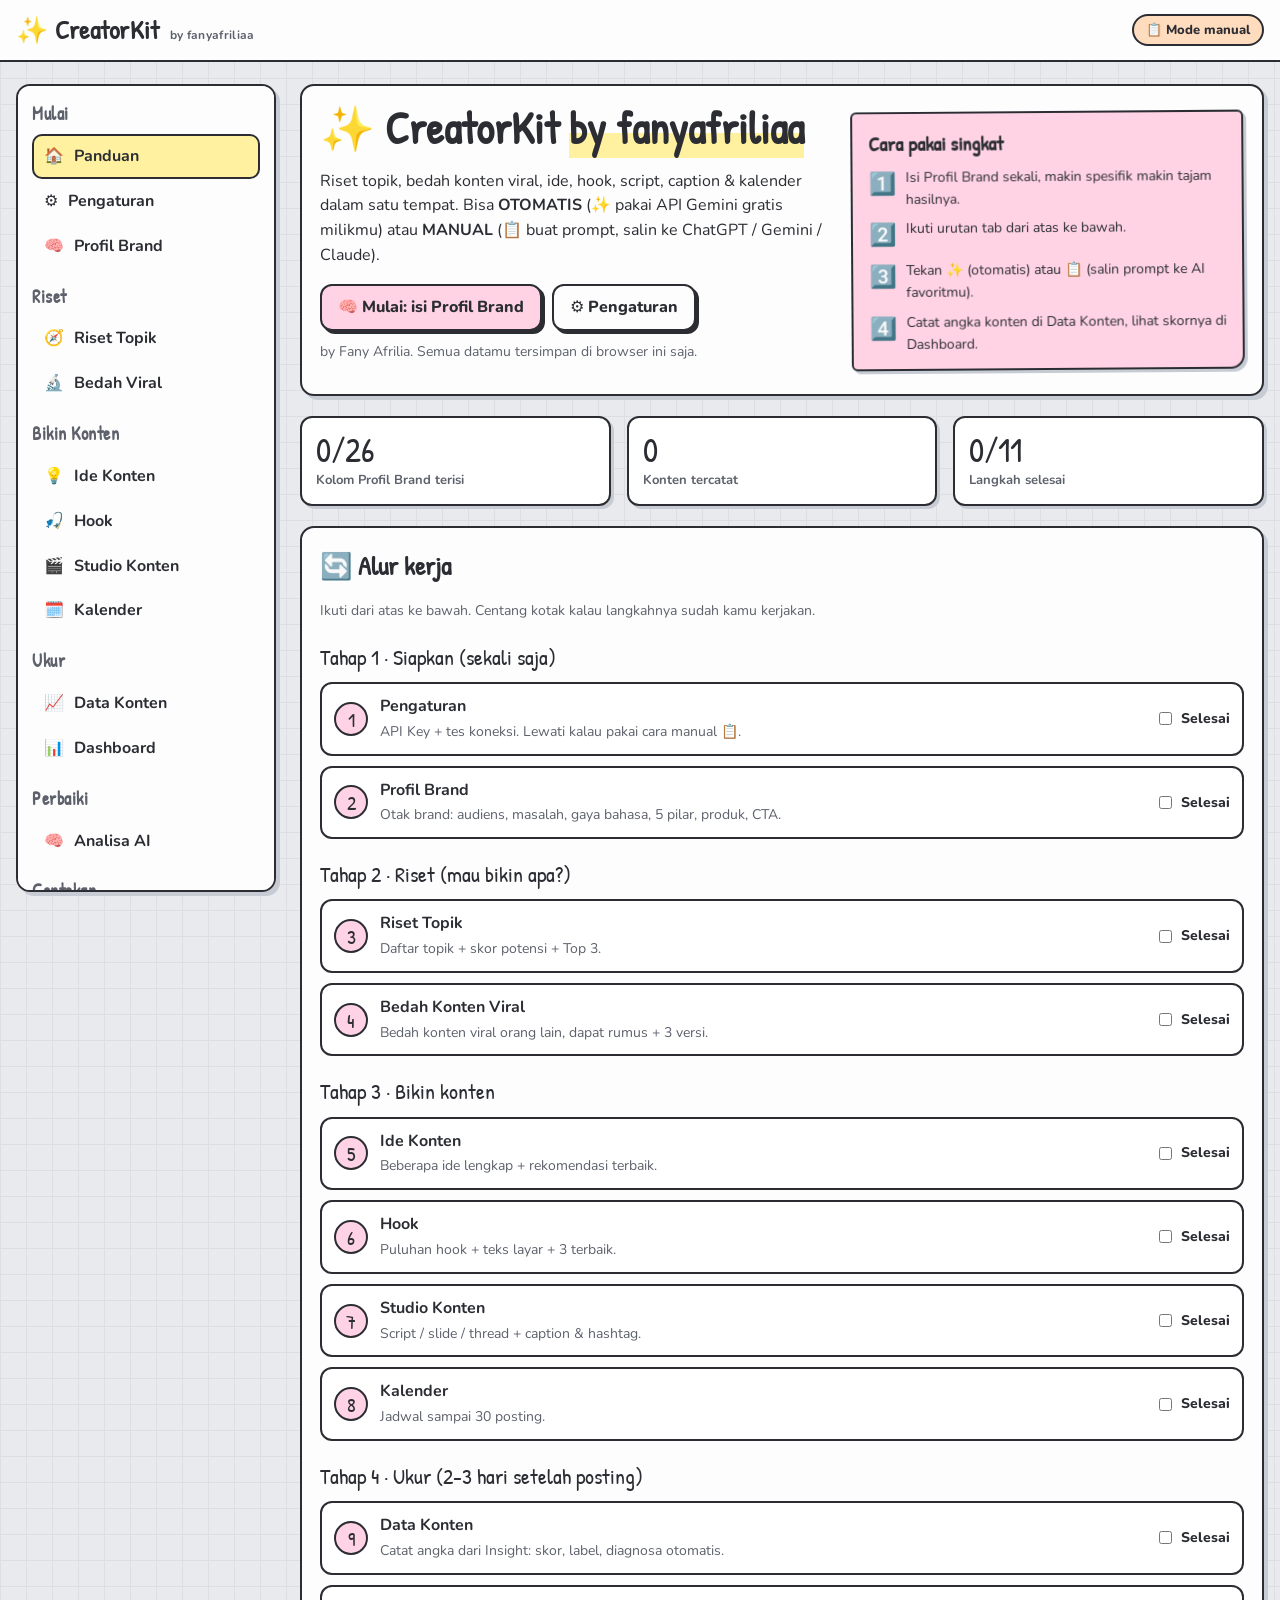
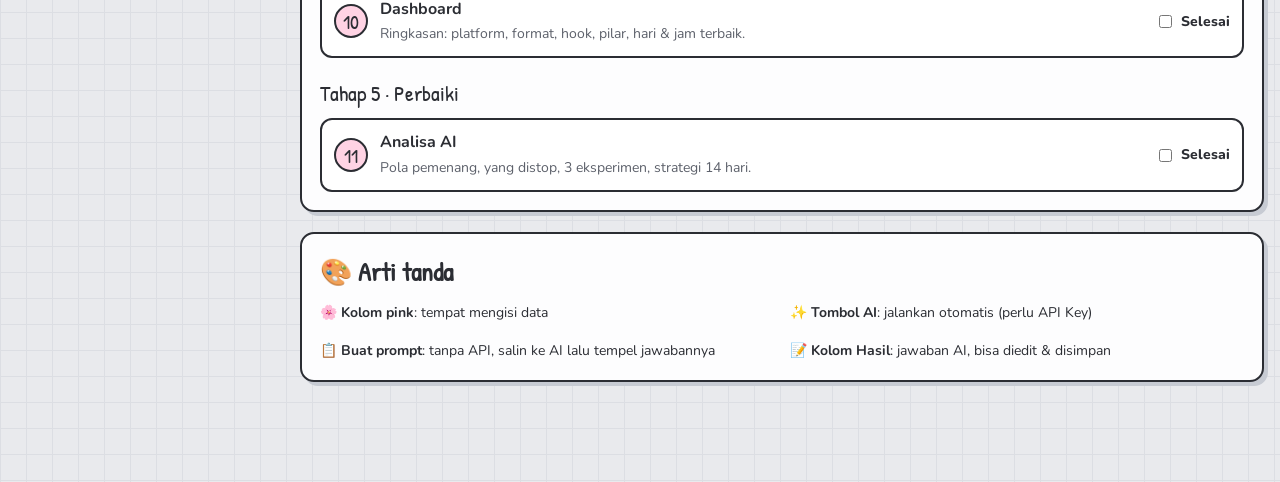
==== index.html @ 9bedefa5 "Tambah web interaktif CreatorKit (tema abu-abu terang ala anak sekolah) Co-Authored-By: Claude Sonne" ====
<!doctype html>
<html lang="id">
<head>
<meta charset="utf-8">
<meta name="viewport" content="width=device-width, initial-scale=1">
<title>CreatorKit by fanyafriliaa</title>
<meta name="description" content="Riset topik, bedah konten viral, ide, hook, script, caption, kalender dan analisa konten dalam satu web interaktif.">
<meta name="theme-color" content="#e9eaed">
<link rel="icon" href="data:image/svg+xml,%3Csvg xmlns='http://www.w3.org/2000/svg' viewBox='0 0 100 100'%3E%3Crect width='100' height='100' rx='22' fill='%23fff3a8'/%3E%3Ctext y='72' x='50' text-anchor='middle' font-size='64'%3E%E2%9C%A8%3C/text%3E%3C/svg%3E">
<link rel="preconnect" href="https://fonts.googleapis.com">
<link rel="preconnect" href="https://fonts.gstatic.com" crossorigin>
<link href="https://fonts.googleapis.com/css2?family=Nunito:wght@400;600;700;800&family=Patrick+Hand&display=swap" rel="stylesheet">
<link rel="stylesheet" href="style.css">
</head>
<body>
<a class="skip" href="#view">Lewati ke isi</a>

<header class="topbar">
  <button class="menu-btn" id="menuBtn" aria-label="Buka menu" aria-expanded="false">☰</button>
  <a class="brand" href="#/home"><span class="brand-star">✨</span> CreatorKit <small>by fanyafriliaa</small></a>
  <span class="mode-pill" id="modePill" title="Mode AI"></span>
</header>

<div class="shell">
  <nav class="side" id="side" aria-label="Menu utama"></nav>
  <div class="scrim" id="scrim"></div>
  <main id="view" tabindex="-1"></main>
</div>

<div class="toasts" id="toasts" aria-live="polite"></div>
<noscript><p style="padding:24px">Aktifkan JavaScript untuk memakai CreatorKit.</p></noscript>
<script src="app.js"></script>
</body>
</html>
---- style.css ----
:root{
  --bg:#e9eaed; --grid:#dcdee3; --paper:#fdfdfe; --ink:#2b2d33; --ink2:#5d616b; --line:#c7cbd3;
  --yellow:#fff1a0; --pink:#ffd3e4; --mint:#cdf2df; --blue:#d0e5ff; --lilac:#e4d9ff; --orange:#ffdcbd;
  --accent:#ff8fb8; --accent-ink:#8a1f4d; --ok:#2f9e6b; --warn:#c2410c;
  --shadow:4px 4px 0 var(--line);
  --r:14px;
  --hand:'Patrick Hand','Comic Sans MS','Segoe Print',cursive;
  --body:'Nunito',system-ui,-apple-system,'Segoe UI',Roboto,sans-serif;
}
*{box-sizing:border-box}
html{scroll-behavior:smooth}
body{margin:0;font-family:var(--body);color:var(--ink);background-color:var(--bg);
  background-image:linear-gradient(var(--grid) 1px,transparent 1px),linear-gradient(90deg,var(--grid) 1px,transparent 1px);
  background-size:26px 26px;line-height:1.55;font-size:16px}
button,input,select,textarea{font:inherit;color:inherit}
a{color:inherit}
.skip{position:absolute;left:-999px}
.skip:focus{left:8px;top:8px;background:#fff;padding:8px 12px;z-index:99;border:2px solid var(--ink);border-radius:8px}

/* top bar */
.topbar{position:sticky;top:0;z-index:30;display:flex;align-items:center;gap:12px;padding:10px 16px;background:var(--paper);border-bottom:2px solid var(--ink)}
.brand{font-family:var(--hand);font-size:26px;text-decoration:none;font-weight:700;letter-spacing:.3px}
.brand small{font-family:var(--body);font-size:12px;font-weight:700;color:var(--ink2);margin-left:4px}
.brand-star{display:inline-block;animation:twinkle 3s ease-in-out infinite}
@keyframes twinkle{50%{transform:rotate(18deg) scale(1.15)}}
.menu-btn{display:none;border:2px solid var(--ink);background:var(--yellow);border-radius:10px;width:42px;height:42px;font-size:20px;cursor:pointer}
.mode-pill{margin-left:auto;font-size:13px;font-weight:800;padding:4px 12px;border:2px solid var(--ink);border-radius:999px;background:var(--mint)}
.mode-pill.manual{background:var(--orange)}

.shell{display:grid;grid-template-columns:260px minmax(0,1fr);gap:24px;max-width:1280px;margin:0 auto;padding:22px 16px 80px}
.side{position:sticky;top:76px;align-self:start;max-height:calc(100vh - 92px);overflow:auto;padding:14px;background:var(--paper);border:2px solid var(--ink);border-radius:var(--r);box-shadow:var(--shadow)}
.side h4{margin:14px 0 6px;font-family:var(--hand);font-size:18px;color:var(--ink2);letter-spacing:.5px}
.side h4:first-child{margin-top:0}
.side a{display:flex;align-items:center;gap:10px;padding:8px 10px;border-radius:10px;text-decoration:none;font-weight:700;border:2px solid transparent}
.side a:hover{background:var(--blue)}
.side a.on{background:var(--yellow);border-color:var(--ink)}
.side a .ck{margin-left:auto;font-size:13px}
.scrim{display:none}

/* page */
main{min-width:0;outline:none}
.page-head{position:relative;margin-bottom:20px;padding:20px 22px;background:var(--paper);border:2px solid var(--ink);border-radius:var(--r);box-shadow:var(--shadow)}
.page-head::before{content:"";position:absolute;left:22px;top:-12px;width:90px;height:24px;background:repeating-linear-gradient(45deg,var(--pink) 0 8px,#fff 8px 14px);opacity:.9;transform:rotate(-3deg);border:1px solid rgba(0,0,0,.08)}
.page-head h1{margin:0 0 4px;font-family:var(--hand);font-size:34px;line-height:1.15}
.page-head p{margin:0;color:var(--ink2)}
.hl{background:linear-gradient(transparent 58%,var(--yellow) 58%)}

.card{background:var(--paper);border:2px solid var(--ink);border-radius:var(--r);padding:18px;box-shadow:var(--shadow);margin-bottom:20px}
.card h2{margin:0 0 10px;font-family:var(--hand);font-size:26px}
.card h3{margin:0 0 6px;font-size:17px}
.sticky{position:relative;padding:14px 16px;border:2px solid var(--ink);border-radius:6px 6px 14px 6px;background:var(--yellow);margin-bottom:20px;transform:rotate(-.4deg);box-shadow:3px 3px 0 var(--line)}
.sticky.pink{background:var(--pink)} .sticky.mint{background:var(--mint)} .sticky.blue{background:var(--blue)} .sticky.lilac{background:var(--lilac)} .sticky.orange{background:var(--orange)}
.sticky b.t{font-family:var(--hand);font-size:20px;display:block;margin-bottom:2px}

.grid{display:grid;gap:16px}
.g2{grid-template-columns:repeat(2,minmax(0,1fr))}
.g3{grid-template-columns:repeat(3,minmax(0,1fr))}
.g4{grid-template-columns:repeat(4,minmax(0,1fr))}
.gauto{grid-template-columns:repeat(auto-fill,minmax(250px,1fr))}

/* forms */
label.f{display:flex;flex-direction:column;gap:5px;font-weight:800;font-size:14px}
label.f small{font-weight:600;color:var(--ink2)}
.f.wide{grid-column:1/-1}
input[type=text],input[type=number],input[type=date],input[type=time],input[type=password],select,textarea{
  width:100%;padding:10px 12px;border:2px solid var(--ink);border-radius:10px;background:#fff;font-weight:600}
input::placeholder,textarea::placeholder{color:#9aa0ab;font-weight:500}
textarea{resize:vertical;min-height:90px}
textarea.paper{background-color:#fffef6;background-image:repeating-linear-gradient(transparent 0 27px,#d5e3f7 27px 28px);line-height:28px;padding-top:4px;min-height:200px;font-weight:600}
input:focus,select:focus,textarea:focus,button:focus-visible,a:focus-visible{outline:3px solid #ffb3d1;outline-offset:2px}
.pink-field input,.pink-field select,.pink-field textarea{background:#fff5f9}

.btn{display:inline-flex;align-items:center;gap:6px;border:2px solid var(--ink);background:var(--paper);padding:9px 16px;border-radius:12px;font-weight:800;cursor:pointer;box-shadow:3px 3px 0 var(--ink);transition:transform .08s,box-shadow .08s;text-decoration:none}
.btn:hover{transform:translate(-1px,-1px);box-shadow:4px 4px 0 var(--ink)}
.btn:active{transform:translate(3px,3px);box-shadow:0 0 0 var(--ink)}
.btn.pink{background:var(--pink)} .btn.yellow{background:var(--yellow)} .btn.mint{background:var(--mint)} .btn.blue{background:var(--blue)} .btn.lilac{background:var(--lilac)} .btn.orange{background:var(--orange)}
.btn.sm{padding:5px 11px;font-size:14px;box-shadow:2px 2px 0 var(--ink);border-radius:10px}
.btn.ghost{box-shadow:none;background:transparent}
.btn[disabled]{opacity:.6;cursor:wait}
.row{display:flex;flex-wrap:wrap;gap:10px;align-items:center}
.spin{width:14px;height:14px;border:3px solid var(--ink);border-right-color:transparent;border-radius:50%;animation:sp .7s linear infinite;display:inline-block}
@keyframes sp{to{transform:rotate(360deg)}}

.result{margin-top:18px}
.rhead{display:flex;flex-wrap:wrap;gap:8px;align-items:center;margin-bottom:6px}
.rhead b{font-family:var(--hand);font-size:20px;margin-right:auto}
.promptbox{margin-top:16px;padding:14px;border:2px dashed var(--ink);border-radius:var(--r);background:var(--blue)}
.promptbox pre{white-space:pre-wrap;word-break:break-word;margin:8px 0;max-height:260px;overflow:auto;background:#fff;border:2px solid var(--ink);border-radius:10px;padding:10px;font-family:ui-monospace,Menlo,monospace;font-size:13px}

/* chips + tags */
.chips{display:flex;flex-wrap:wrap;gap:8px}
.chip{border:2px solid var(--ink);background:#fff;border-radius:999px;padding:4px 12px;font-weight:800;font-size:14px;cursor:pointer}
.chip.on{background:var(--yellow)}
.tag{display:inline-block;padding:1px 9px;border:2px solid var(--ink);border-radius:999px;font-size:12px;font-weight:800;background:var(--blue)}
.tag.tofu{background:var(--mint)} .tag.mofu{background:var(--yellow)} .tag.bofu{background:var(--pink)}

/* table */
.tablewrap{overflow:auto;border:2px solid var(--ink);border-radius:12px;background:#fff}
table{border-collapse:collapse;width:100%;font-size:14px}
th,td{padding:8px 10px;border-bottom:1px solid var(--line);text-align:left;vertical-align:top}
th{background:var(--yellow);font-weight:800;position:sticky;top:0;white-space:nowrap}
td.n,th.n{text-align:right;white-space:nowrap}
tr:last-child td{border-bottom:0}
td input{padding:6px 8px;min-width:90px;border-width:1.5px}

/* stats */
.stat{padding:14px;border:2px solid var(--ink);border-radius:12px;background:#fff;box-shadow:3px 3px 0 var(--line)}
.stat .v{font-family:var(--hand);font-size:34px;line-height:1.1}
.stat .l{font-size:13px;font-weight:700;color:var(--ink2)}
.bar{height:14px;border:2px solid var(--ink);border-radius:99px;background:#fff;overflow:hidden;min-width:70px}
.bar i{display:block;height:100%;background:var(--accent)}
.bar.mint i{background:#6fd3a2}
.score{display:inline-block;min-width:38px;text-align:center;font-weight:800;border:2px solid var(--ink);border-radius:8px;padding:0 6px}

/* steps */
.steps{list-style:none;margin:0;padding:0;display:grid;gap:10px}
.steps li{display:grid;grid-template-columns:auto 1fr auto;gap:12px;align-items:center;padding:10px 12px;border:2px solid var(--ink);border-radius:12px;background:#fff}
.steps .no{width:34px;height:34px;display:grid;place-items:center;border:2px solid var(--ink);border-radius:50%;background:var(--pink);font-family:var(--hand);font-size:20px}
.steps li.done{background:var(--mint)}
.steps li.done .no{background:#fff}
.steps .what b{display:block}
.steps .what span{font-size:14px;color:var(--ink2)}
.stage{margin:18px 0 8px;font-family:var(--hand);font-size:22px}

.hookcard{display:flex;flex-direction:column;gap:8px;padding:14px;background:#fff;border:2px solid var(--ink);border-radius:12px;box-shadow:3px 3px 0 var(--line)}
.hookcard .f1{font-weight:800}
.hookcard .ex{font-size:14px;color:var(--ink2);font-style:italic}
.fill{color:var(--accent-ink);font-weight:800}

.toasts{position:fixed;right:16px;bottom:16px;display:grid;gap:8px;z-index:60}
.toast{padding:10px 16px;border:2px solid var(--ink);border-radius:12px;background:var(--mint);font-weight:800;box-shadow:3px 3px 0 var(--ink);animation:pop .2s}
.toast.warn{background:var(--orange)}
@keyframes pop{from{transform:translateY(10px);opacity:0}}
.muted{color:var(--ink2)}
.small{font-size:14px}
.empty{padding:28px;text-align:center;color:var(--ink2);border:2px dashed var(--line);border-radius:12px}
.hero{display:grid;grid-template-columns:1.3fr 1fr;gap:20px;align-items:center}
.hero h1{font-family:var(--hand);font-size:44px;line-height:1.1;margin:0 0 8px}
.legend{display:block}
.legend>div{margin-top:8px;display:flex;gap:10px;align-items:flex-start;font-size:14px}
.legend span.e{font-size:22px}
details summary{cursor:pointer;font-weight:800}

@media (max-width:900px){
  .shell{grid-template-columns:1fr;padding-top:16px}
  .menu-btn{display:grid;place-items:center}
  .side{position:fixed;left:0;top:0;bottom:0;width:min(290px,84vw);max-height:none;z-index:50;border-radius:0 var(--r) var(--r) 0;transform:translateX(-105%);transition:transform .2s;padding-top:20px}
  body.menu .side{transform:none}
  body.menu .scrim{display:block;position:fixed;inset:0;background:rgba(40,42,50,.4);z-index:40}
  .g3,.g4{grid-template-columns:repeat(2,minmax(0,1fr))}
  .hero{grid-template-columns:1fr}
}
@media (max-width:600px){
  .g2,.g3,.g4{grid-template-columns:1fr}
  .page-head h1{font-size:28px}
  .hero h1{font-size:34px}
  .brand small{display:none}
  .mode-pill{font-size:12px}
}
@media (prefers-reduced-motion:reduce){*{animation:none!important;transition:none!important}html{scroll-behavior:auto}}
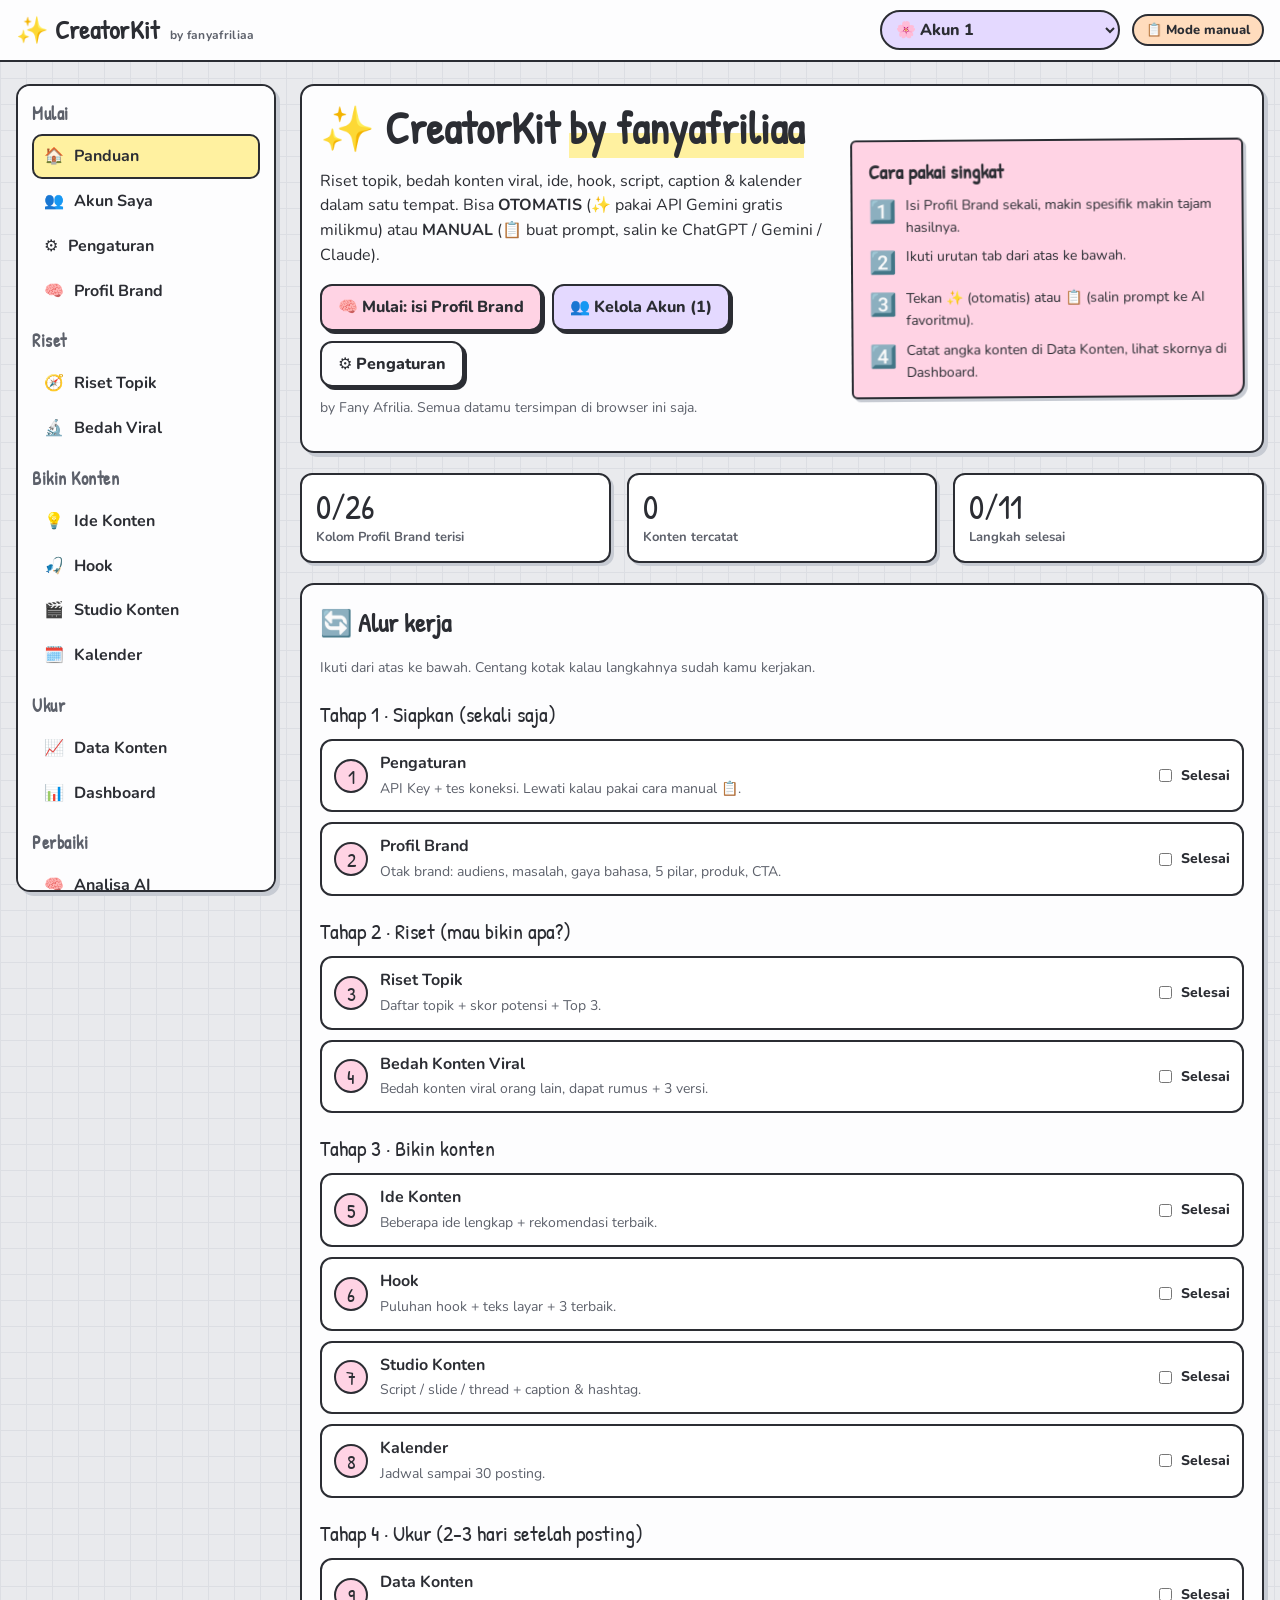
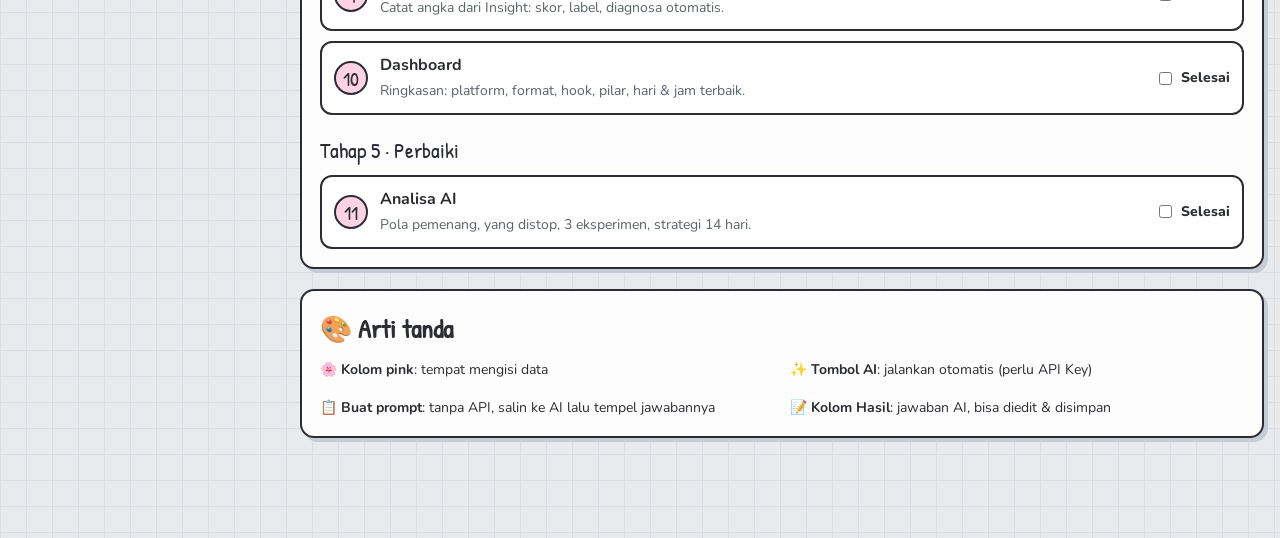
==== commit 57d0a468: "Tambah dukungan multi-akun sosmed (tanpa batas), pengalih akun, dan migrasi data lama Co-Authored-By" ====
--- a/index.html
+++ b/index.html
@@ -18,6 +18,7 @@
 <header class="topbar">
   <button class="menu-btn" id="menuBtn" aria-label="Buka menu" aria-expanded="false">☰</button>
   <a class="brand" href="#/home"><span class="brand-star">✨</span> CreatorKit <small>by fanyafriliaa</small></a>
+  <select id="acctSel" class="acct-sel" aria-label="Pilih akun yang sedang dikerjakan"></select>
   <span class="mode-pill" id="modePill" title="Mode AI"></span>
 </header>
 
--- a/style.css
+++ b/style.css
@@ -24,7 +24,8 @@
 .brand-star{display:inline-block;animation:twinkle 3s ease-in-out infinite}
 @keyframes twinkle{50%{transform:rotate(18deg) scale(1.15)}}
 .menu-btn{display:none;border:2px solid var(--ink);background:var(--yellow);border-radius:10px;width:42px;height:42px;font-size:20px;cursor:pointer}
-.mode-pill{margin-left:auto;font-size:13px;font-weight:800;padding:4px 12px;border:2px solid var(--ink);border-radius:999px;background:var(--mint)}
+.acct-sel{margin-left:auto;width:auto;max-width:240px;padding:6px 10px;font-weight:800;background:var(--lilac);border-radius:999px}
+.mode-pill{font-size:13px;font-weight:800;padding:4px 12px;border:2px solid var(--ink);border-radius:999px;background:var(--mint)}
 .mode-pill.manual{background:var(--orange)}
 
 .shell{display:grid;grid-template-columns:260px minmax(0,1fr);gap:24px;max-width:1280px;margin:0 auto;padding:22px 16px 80px}
@@ -90,6 +91,7 @@
 /* chips + tags */
 .chips{display:flex;flex-wrap:wrap;gap:8px}
 .chip{border:2px solid var(--ink);background:#fff;border-radius:999px;padding:4px 12px;font-weight:800;font-size:14px;cursor:pointer}
+.chip:has(input:checked){background:var(--yellow);box-shadow:2px 2px 0 var(--ink)}
 .chip.on{background:var(--yellow)}
 .tag{display:inline-block;padding:1px 9px;border:2px solid var(--ink);border-radius:999px;font-size:12px;font-weight:800;background:var(--blue)}
 .tag.tofu{background:var(--mint)} .tag.mofu{background:var(--yellow)} .tag.bofu{background:var(--pink)}
@@ -155,6 +157,7 @@
   .page-head h1{font-size:28px}
   .hero h1{font-size:34px}
   .brand small{display:none}
-  .mode-pill{font-size:12px}
+  .mode-pill{display:none}
+  .acct-sel{max-width:52vw}
 }
 @media (prefers-reduced-motion:reduce){*{animation:none!important;transition:none!important}html{scroll-behavior:auto}}
